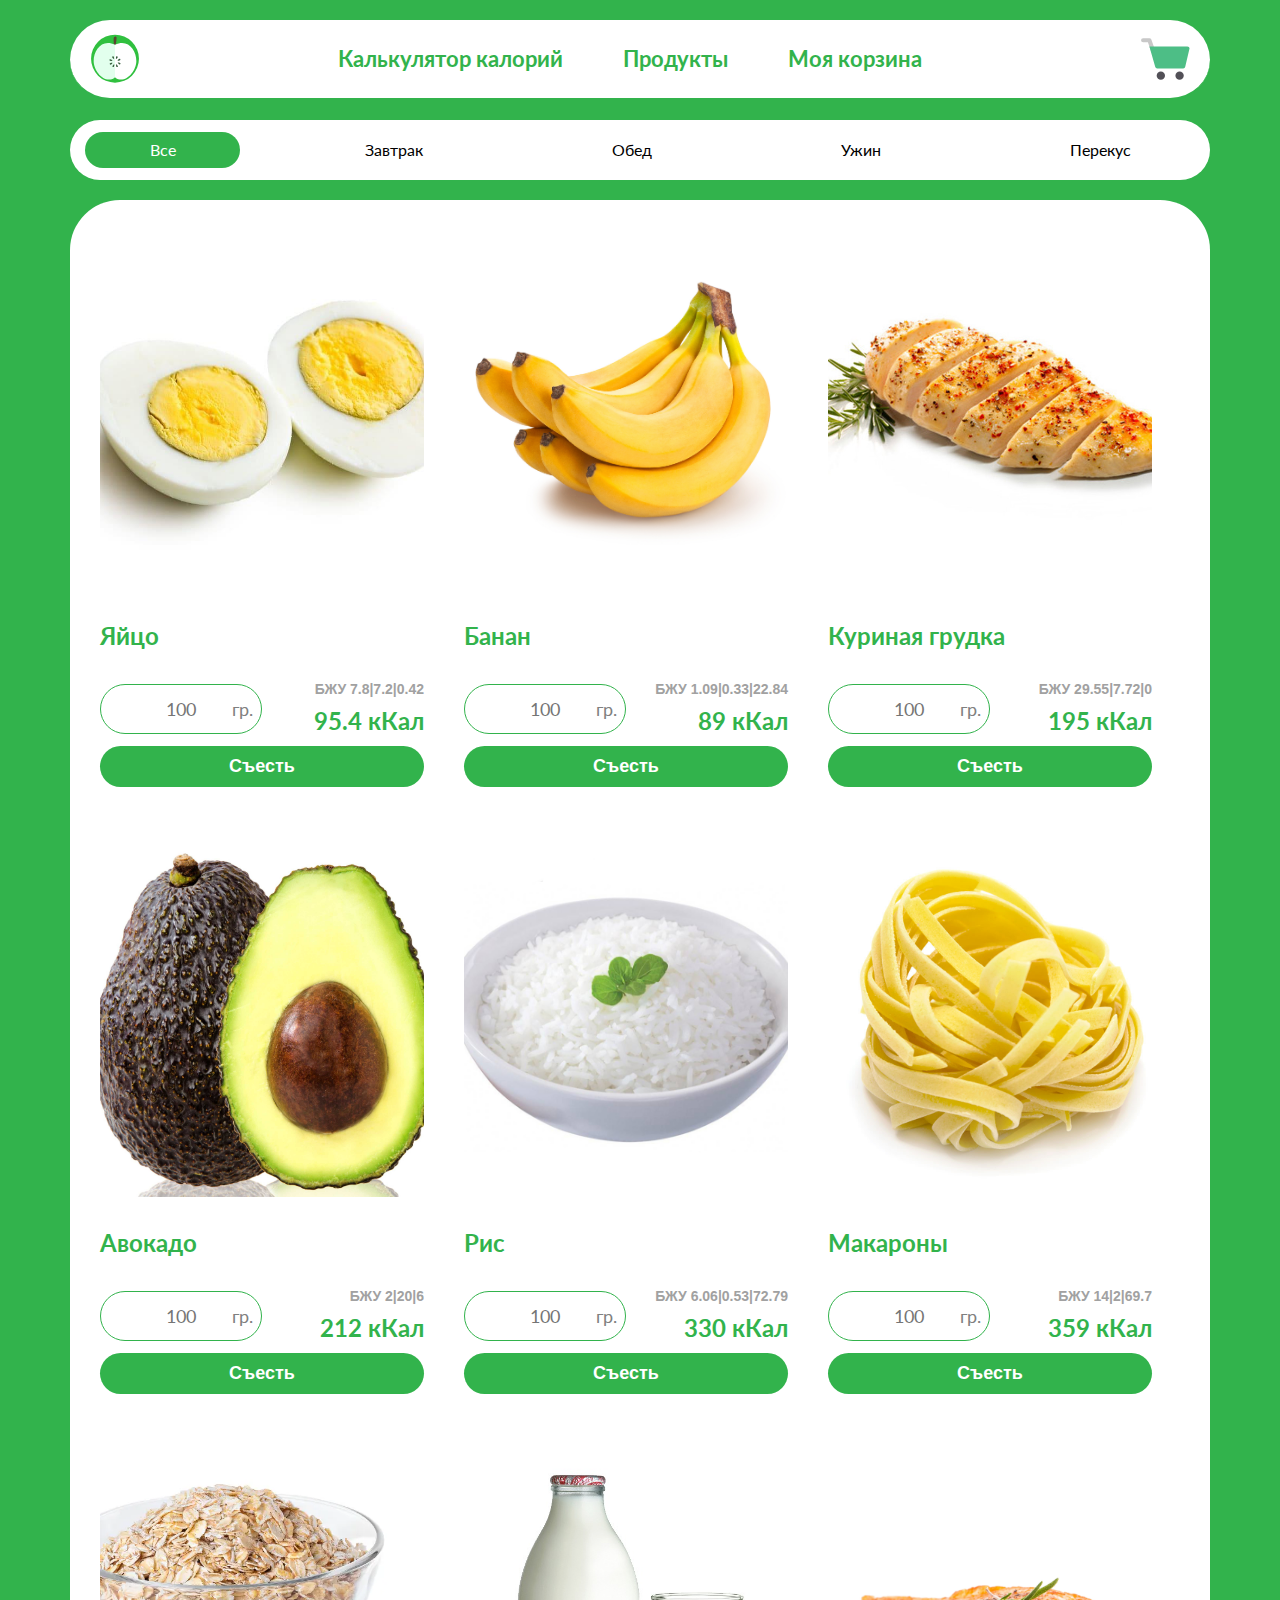
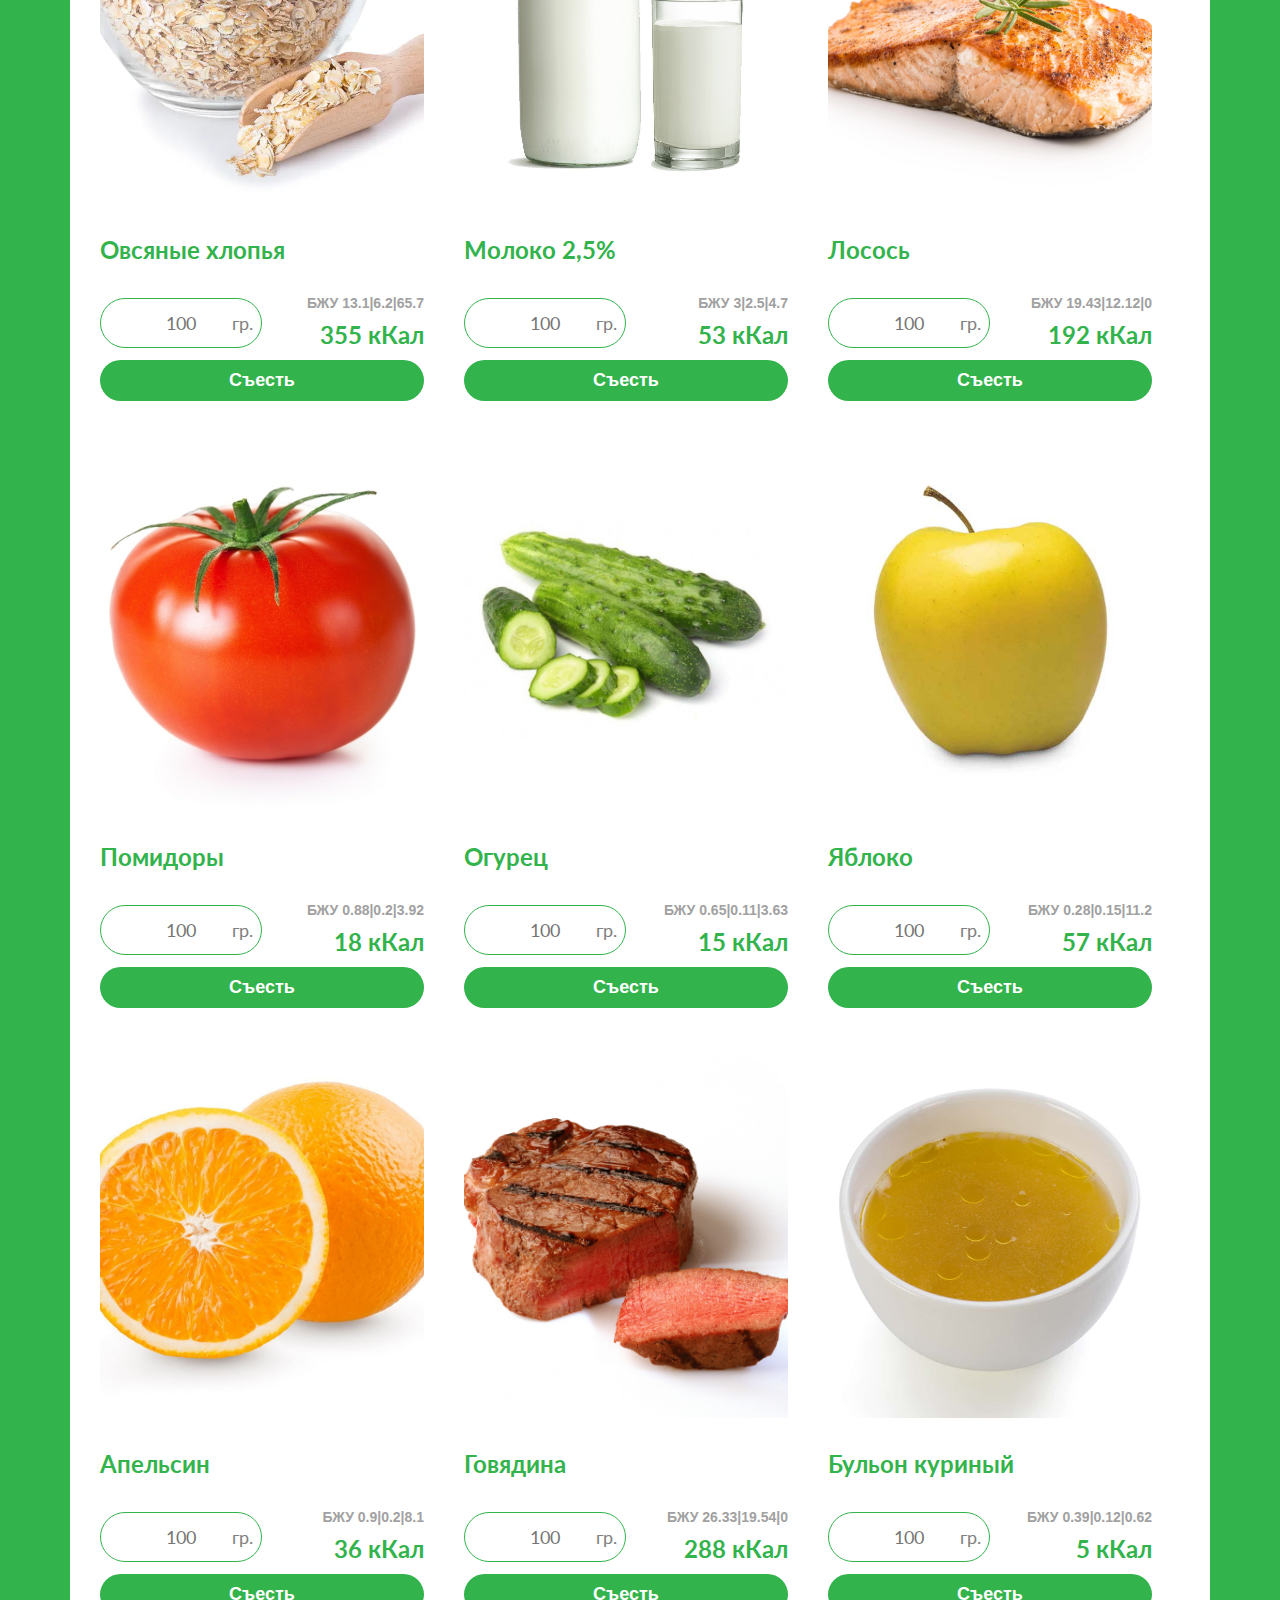
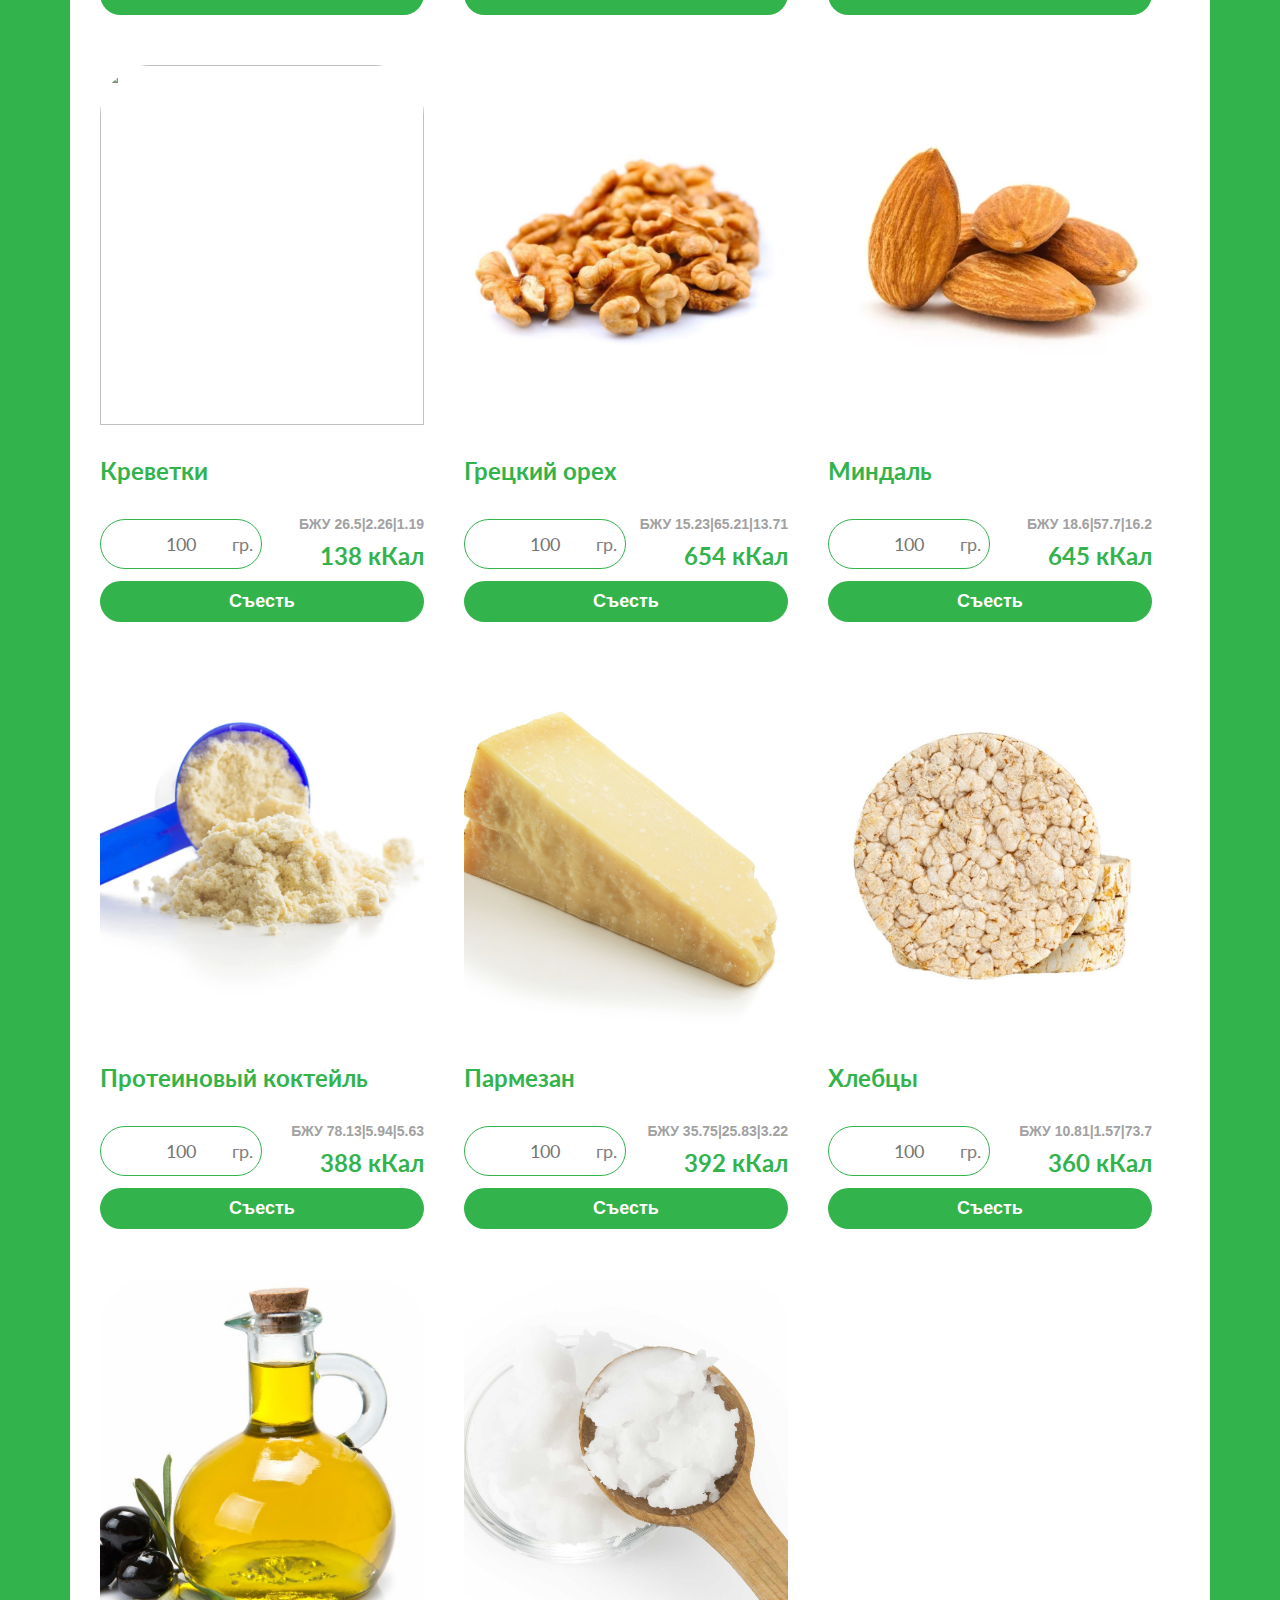
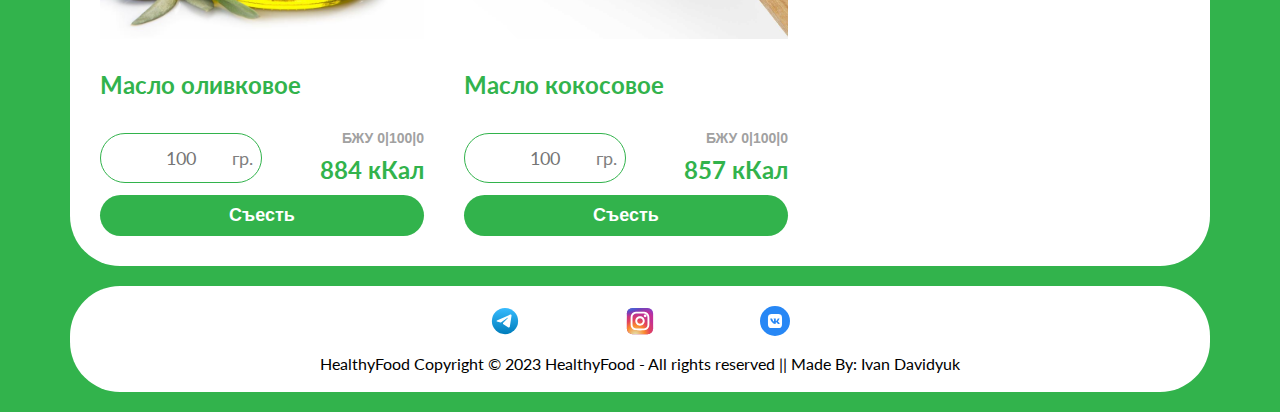
==== index.html @ a019ccdd "added all files" ====
<!DOCTYPE html>
<html lang="en">

<head>
    <meta charset="UTF-8">
    <meta http-equiv="X-UA-Compatible" content="IE=edge">
    <meta name="viewport" content="width=device-width, initial-scale=1.0">
    <link rel="stylesheet" href="src/css/reset.css">
    <link rel="stylesheet" href="src/css/style.css">
    <link rel="preconnect" href="https://fonts.googleapis.com">
    <link rel="preconnect" href="https://fonts.gstatic.com" crossorigin>
    <link href="https://fonts.googleapis.com/css2?family=Lato&family=Raleway:wght@400;700&display=swap"
        rel="stylesheet">
    <title>Healthy food</title>
</head>

<body>
    <div class="btn-up btn-up_hide"></div>
    <header>
        <div class="container">
            <div class="header__row">
                <a href="index.html" class="header__logo"><img src="src/images/green.svg" alt="" width="50px"></a>
                <div class="header__menu">
                    <nav class="menu__body">
                        <ul class="menu__list">
                            <li><a href="calculator.html" class="menu__link">Калькулятор калорий</a></li>
                            <li><a href="" class="menu__link">Продукты</a></li>
                            <li><a href="cart.html">Моя корзина</a></li>
                        </ul>
                    </nav>
                </div>
                <div class="cart">
                    <a class="calories__amount" href=""></a>
                    <a href="cart.html" class="header__diet"><img src="src/images/cart.svg" alt="" width="50px"></a>
                </div>
            </div>
        </div>
    </header>
    <aside>
        <div class="container">
            <div class="mealtime">
                <fieldset class="meals">
                    <input required checked name="meal" type="radio" value="all" id="all" class="meal"><label
                        data-f="all" for="all">Все</label>
                    <input required name="meal" type="radio" value="breakfast" id="breakfast" class="meal"><label
                        data-f="breakfast" for="breakfast">Завтрак</label>
                    <input name="meal" type="radio" value="lunch" id="lunch" class="meal"><label data-f="lunch"
                        for="lunch">Обед</label>
                    <input name="meal" type="radio" value="dinner" id="dinner" class="meal"><label data-f="dinner"
                        for="dinner">Ужин</label>
                    <input name="meal" type="radio" value="snack" id="snack" class="meal"><label data-f="snack"
                        for="snack">Перекус</label>
                </fieldset>
            </div>
        </div>
    </aside>
    <main>
        <div class="container">
            <div class="dishes">
                <ul class="dishes__list">
                </ul>
                <template class="dish__template">
                    <li class="dish">
                        <div class="dish__top">
                            <div class="photo__container"><img class="dish__photo" src="src/images/eggs.jpg" alt="">
                            </div>
                            <div class="dish__bottom">
                                <h2 class="name">Вареное яйцо</h2>
                                <div class="macros__row">
                                    <div class="counter">
                                        <input type="text" class="counter__value subdomain" name="subdomain"
                                            inputmode="numeric" placeholder="100">
                                        <input type="text" class="subdomaintwo" name="subdomaintwo" value=" гр."
                                            disabled readonly="readonly" />
                                    </div>
                                    <div class="info__column">
                                        <h3 class="pfc"> БЖУ 7.8|7.2|0.42</h3>
                                        <h2 class="price">95.4 кКал</h2>
                                    </div>
                                </div>
                                <button class="eat">Съесть</button>
                            </div>
                    </li>
                </template>
            </div>
        </div>
    </main>
    <footer>
        <div class="container">
            <div class="info">
                <ul class="socials">
                    <li class="icon">
                        <a href="https://t.me/vanyadavidyuk" target="telegram"><img src="src/images/telegram.svg"
                                alt=""></a>
                    </li>
                    <li class="icon">
                        <a href="https://www.instagram.com/ivan_davidyuk11/" target="insta"><img
                                src="src/images/insta.svg" alt="instagram"></a>
                    </li>
                    <li class="icon">
                        <a href="https://vk.com/vanyadavidyuk" target="vk"><img src="src/images/vk.svg" alt=""></a>
                    </li>
                </ul>
                <p class="copyright">HealthyFood Copyright © 2023 HealthyFood - All rights reserved || Made By: Ivan
                    Davidyuk</p>
            </div>
            <p class="margin">123</p>
        </div>
    </footer>
    <script src="src/js/script.js"></script>
</body>

</html>
---- src/css/style.css ----
@charset "UTF-8";
body {
  background-color: #32B34C;
  font-family: "Lato", sans-serif;
}

header {
  position: sticky;
  top: 0px;
  z-index: 5;
}

.container {
  width: 1170px;
  margin: 0 auto;
  padding: 0 15px;
}

.container_calculator {
  background-color: #fff;
  border-radius: 50px;
  width: 1155px;
  position: relative;
}

.calculator {
  display: -webkit-box;
  display: -ms-flexbox;
  display: flex;
  gap: 20px;
  -webkit-box-orient: vertical;
  -webkit-box-direction: normal;
      -ms-flex-direction: column;
          flex-direction: column;
  -webkit-box-align: center;
      -ms-flex-align: center;
          align-items: center;
  -webkit-box-pack: center;
      -ms-flex-pack: center;
          justify-content: center;
  margin-top: 20px;
}

h1 {
  font-family: "Lato", sans-serif;
  font-size: 28px;
  color: #fff;
  font-weight: bold;
  text-align: center;
}

h2 {
  font-family: "Lato", sans-serif;
  font-size: 24px;
  color: #32B34C;
  font-weight: bold;
}

h3 {
  font-family: Arial, Helvetica, sans-serif;
  font-size: 14px;
  color: #a1a1a1;
  font-weight: bold;
}

form {
  display: -webkit-box;
  display: -ms-flexbox;
  display: flex;
  -webkit-box-orient: vertical;
  -webkit-box-direction: normal;
      -ms-flex-direction: column;
          flex-direction: column;
  gap: 30px;
  padding: 30px;
}

.block {
  background-color: #fff;
  width: 50%;
  margin: 0 auto;
}

.continue {
  position: absolute;
  right: 10px;
  top: 246px;
}

.sex,
.program,
.meals {
  display: -webkit-box;
  display: -ms-flexbox;
  display: flex;
  text-align: center;
  gap: 30px;
  width: 100%;
}
.sex h2,
.program h2,
.meals h2 {
  -ms-flex-item-align: center;
      -ms-grid-row-align: center;
      align-self: center;
}
.sex input[type=radio],
.program input[type=radio],
.meals input[type=radio] {
  display: none;
}
.sex input[type=radio]:checked + label,
.program input[type=radio]:checked + label,
.meals input[type=radio]:checked + label {
  background-color: #32B34C;
  color: #fff;
}
.sex label,
.program label,
.meals label {
  -webkit-box-flex: 1;
      -ms-flex: 1 1 auto;
          flex: 1 1 auto;
  border: 1px solid #32B34C;
  padding: 10px;
  margin-right: 20px;
  margin-left: 20px;
  border-radius: 50px;
  cursor: pointer;
  -webkit-transition: 0.2s ease;
  transition: 0.2s ease;
}
.sex label:hover,
.program label:hover,
.meals label:hover {
  color: #32B34C;
}

.parameters {
  display: -webkit-box;
  display: -ms-flexbox;
  display: flex;
  -webkit-box-pack: justify;
      -ms-flex-pack: justify;
          justify-content: space-between;
  gap: 20px;
  width: 100%;
}
.parameters input {
  border: 1px solid #32B34C;
  text-align: center;
  border-radius: 50px;
  width: 80px;
  padding: 10px;
}
.parameters input:focus::-webkit-input-placeholder {
  color: transparent;
  -webkit-transition: 0.2s ease;
  transition: 0.2s ease;
}
.parameters .parameter {
  display: -webkit-box;
  display: -ms-flexbox;
  display: flex;
  -webkit-box-orient: vertical;
  -webkit-box-direction: normal;
      -ms-flex-direction: column;
          flex-direction: column;
  -webkit-box-align: center;
      -ms-flex-align: center;
          align-items: center;
  gap: 10px;
}

.activity {
  display: -webkit-box;
  display: -ms-flexbox;
  display: flex;
  -webkit-box-orient: vertical;
  -webkit-box-direction: normal;
      -ms-flex-direction: column;
          flex-direction: column;
  gap: 20px;
}
.activity label {
  font-family: Arial, Helvetica, sans-serif;
  font-size: 24px;
  color: #32B34C;
  font-weight: bold;
}
.activity select {
  border: 1px solid #32B34C;
  border-radius: 20px;
  height: 50px;
  width: 65%;
  padding: 10px 20px;
  -webkit-appearance: none;
     -moz-appearance: none;
          appearance: none;
  cursor: pointer;
  width: 100%;
}
.activity_values {
  display: -webkit-box;
  display: -ms-flexbox;
  display: flex;
  -webkit-box-pack: justify;
      -ms-flex-pack: justify;
          justify-content: space-between;
}
.activity_select {
  position: relative;
}
.activity_select:focus {
  outline: none;
}
.activity_select::after {
  content: "";
  position: absolute;
  top: 50%;
  right: 15px;
  -webkit-transform: translateY(-50%);
          transform: translateY(-50%);
  display: block;
  width: 10px;
  height: 10px;
  width: 0;
  height: 0;
  border-style: solid;
  border-width: 10px 5px 0 5px;
  border-color: #32b34c transparent transparent transparent;
  pointer-events: none;
}
.activity button {
  max-width: 100px;
  background: none;
}
.activity button.reset {
  color: #ED5242;
  font-weight: bold;
  -webkit-transition: opacity 0.2s ease;
  transition: opacity 0.2s ease;
}
.activity button.reset::before {
  content: "❌";
  text-align: center;
}
.activity button.reset:hover {
  opacity: 0.8;
}
.activity button.submit {
  font-family: Arial, Helvetica, sans-serif;
  font-size: 14px;
  color: #fff;
  font-weight: bold;
  background-color: #32B34C;
  border-radius: 20px;
  -webkit-transition: 0.2s ease;
  transition: 0.2s ease;
}
.activity button.submit:hover {
  -webkit-transform: scale(1.1);
          transform: scale(1.1);
}

.result {
  text-align: center;
  background-color: #fff;
  border-radius: 50px;
  display: -webkit-box;
  display: -ms-flexbox;
  display: flex;
  -webkit-box-orient: vertical;
  -webkit-box-direction: normal;
      -ms-flex-direction: column;
          flex-direction: column;
  gap: 20px;
  padding: 20px 5px;
  -webkit-transition: 2s ease;
  transition: 2s ease;
  -webkit-transition-property: display;
  transition-property: display;
  width: 50%;
  margin: 0 auto;
}

.header__row {
  display: -webkit-box;
  display: -ms-flexbox;
  display: flex;
  -webkit-box-pack: justify;
      -ms-flex-pack: justify;
          justify-content: space-between;
  -webkit-box-align: center;
      -ms-flex-align: center;
          align-items: center;
  height: 80px;
  background-color: #fff;
  border-radius: 50px;
  padding: 0 20px;
  margin-top: 20px;
  position: relative;
  border-bottom: 2px solid #32B34C;
}
.header__row .header__menu {
  color: #32B34C;
  font-size: 22px;
  font-weight: bold;
  position: absolute;
  left: 268px;
}
.header__row .menu__list {
  display: -webkit-box;
  display: -ms-flexbox;
  display: flex;
  gap: 60px;
}

.mealtime {
  background-color: #fff;
  border-radius: 50px;
  margin-top: 20px;
  height: 60px;
  -webkit-box-align: center;
      -ms-flex-align: center;
          align-items: center;
  display: -webkit-box;
  display: -ms-flexbox;
  display: flex;
}
.mealtime .meals label {
  margin: 0 15px;
  border: none;
}

.dishes {
  background-color: #fff;
  border-radius: 50px;
  margin-top: 20px;
}
.dishes .dishes__list {
  display: -webkit-box;
  display: -ms-flexbox;
  display: flex;
  -ms-flex-wrap: wrap;
      flex-wrap: wrap;
  gap: 50px 40px;
  padding: 30px;
}
.dishes .dish {
  -webkit-box-flex: 0;
      -ms-flex: 0 1 30%;
          flex: 0 1 30%;
}
.dishes .dish .dish__top {
  position: relative;
}
.dishes .dish .dish__top img {
  border-top-left-radius: 50px;
  border-top-right-radius: 50px;
  margin-bottom: 10px;
  width: 100%;
  height: 40vh;
  -o-object-fit: cover;
     object-fit: cover;
}
.dishes .dish .dish__more {
  position: absolute;
  bottom: 3%;
  left: 0%;
  width: 100%;
  background-color: #fff;
  opacity: 0.6;
  padding: 15px 37%;
}
.dishes .dish__bottom h2 {
  margin-bottom: 10px;
  height: 8vh;
  display: -webkit-box;
  display: -ms-flexbox;
  display: flex;
  -webkit-box-align: center;
      -ms-flex-align: center;
          align-items: center;
  line-height: 30px;
}
.dishes .dish__bottom .macros__row {
  display: -webkit-box;
  display: -ms-flexbox;
  display: flex;
  -webkit-box-pack: justify;
      -ms-flex-pack: justify;
          justify-content: space-between;
  -webkit-box-align: center;
      -ms-flex-align: center;
          align-items: center;
  margin-bottom: 10px;
}
.dishes .dish__bottom h3 {
  margin-bottom: 10px;
}
.dishes .dish__bottom .counter {
  display: -webkit-box;
  display: -ms-flexbox;
  display: flex;
  width: 50%;
  -webkit-box-pack: left;
      -ms-flex-pack: left;
          justify-content: left;
  -webkit-box-align: center;
      -ms-flex-align: center;
          align-items: center;
  gap: 10px;
}
.dishes .dish__bottom .counter input:focus::-webkit-input-placeholder {
  color: transparent;
}
.dishes .dish__bottom .counter input:focus::-moz-placeholder {
  color: transparent;
}
.dishes .dish__bottom .counter input:focus:-ms-input-placeholder {
  color: transparent;
}
.dishes .dish__bottom .counter input:focus::-ms-input-placeholder {
  color: transparent;
}
.dishes .dish__bottom .counter input:focus::placeholder {
  color: transparent;
}
.dishes .dish__bottom .counter .counter__value {
  text-align: center;
  width: 100%;
  height: 50px;
  border: 1px solid #32B34C;
  border-radius: 50px;
  font-size: 18px;
}
.dishes .dish__bottom .eat {
  width: 100%;
}
.dishes .dish__bottom .info__column {
  display: -webkit-box;
  display: -ms-flexbox;
  display: flex;
  -webkit-box-align: end;
      -ms-flex-align: end;
          align-items: end;
  -webkit-box-pack: justify;
      -ms-flex-pack: justify;
          justify-content: space-between;
  -webkit-box-orient: vertical;
  -webkit-box-direction: normal;
      -ms-flex-direction: column;
          flex-direction: column;
}
.dishes .dish__bottom .info__column .price {
  margin-bottom: 0;
  height: 100%;
}
.dishes .dish__bottom .eat {
  padding: 10px;
  border-radius: 50px;
  cursor: pointer;
  background-color: #32B34C;
  color: #fff;
  font-family: Arial, Helvetica, sans-serif;
  font-size: 18px;
  font-weight: bold;
}

input[type=text].subdomain {
  border: 1px solid #32B34C;
  outline: none;
}

input[type=text].subdomaintwo {
  color: gray;
  width: 30px;
  margin: 0 0 0 -45px;
  font-size: 18px;
  background-color: #fff;
}

.hide {
  display: none;
}

.cart {
  display: -webkit-box;
  display: -ms-flexbox;
  display: flex;
  -webkit-box-align: center;
      -ms-flex-align: center;
          align-items: center;
  margin-left: auto;
}

.info {
  background-color: #fff;
  border-radius: 50px;
  margin-top: 20px;
}
.info .socials {
  display: -webkit-box;
  display: -ms-flexbox;
  display: flex;
  max-width: 300px;
  -webkit-box-pack: justify;
      -ms-flex-pack: justify;
          justify-content: space-between;
  margin: 0 auto;
  padding-top: 20px;
  padding-bottom: 20px;
}
.info .socials .icon img {
  max-width: 30px;
}
.info .copyright {
  text-align: center;
  padding-bottom: 20px;
}

.margin {
  color: #32B34C;
  line-height: 20px;
}

.cartpage {
  display: -webkit-box;
  display: -ms-flexbox;
  display: flex;
  gap: 20px;
  -webkit-box-orient: vertical;
  -webkit-box-direction: normal;
      -ms-flex-direction: column;
          flex-direction: column;
  margin-top: 20px;
}
.cartpage .cart_eaten {
  border-radius: 50px;
  padding: 20px 150px;
  background-color: #fff;
  height: 64vh;
}
.cartpage .cart_eaten .refresh {
  background-color: #fff;
  display: -webkit-box;
  display: -ms-flexbox;
  display: flex;
  -webkit-box-align: center;
      -ms-flex-align: center;
          align-items: center;
  font-family: Arial, Helvetica, sans-serif;
  font-size: 18px;
  color: #ED5242;
  font-weight: bold;
  margin-left: auto;
  margin-bottom: 20px;
}
.cartpage .cart_eaten .refresh img {
  margin-right: 10px;
}
.cartpage .cart_eaten h1 {
  margin-bottom: 30px;
}
.cartpage p {
  text-align: center;
}
.cartpage .kcal {
  border-right: 3px solid #32B34C;
  padding-right: 20px;
}
.cartpage .PFC {
  padding-left: 20px;
}
.cartpage .cartpage__macros {
  display: -webkit-box;
  display: -ms-flexbox;
  display: flex;
  -webkit-box-pack: justify;
      -ms-flex-pack: justify;
          justify-content: space-between;
  margin-bottom: 20px;
}
.cartpage .cartpage__macros h2 {
  -ms-flex-item-align: center;
      -ms-grid-row-align: center;
      align-self: center;
}
.cartpage h1 {
  color: #32B34C;
}
.cartpage .eaten {
  overflow: auto;
  -ms-overflow-style: none;
  scrollbar-width: none;
  height: 40vh;
}
.cartpage .eaten::-webkit-scrollbar {
  width: 0;
  height: 0;
}
.cartpage .eaten .eaten__list {
  display: -webkit-box;
  display: -ms-flexbox;
  display: flex;
  -webkit-box-orient: vertical;
  -webkit-box-direction: normal;
      -ms-flex-direction: column;
          flex-direction: column;
}
.cartpage .eaten .eaten__list li {
  display: -webkit-box;
  display: -ms-flexbox;
  display: flex;
  -webkit-box-pack: justify;
      -ms-flex-pack: justify;
          justify-content: space-between;
  -webkit-box-align: center;
      -ms-flex-align: center;
          align-items: center;
}
.cartpage .eaten .eaten__list li .delete {
  color: #ED5242;
  font-weight: bold;
  -webkit-transition: opacity 0.2s ease;
  transition: opacity 0.2s ease;
  background-color: #fff;
}
.cartpage .eaten .eaten__list li .delete::before {
  content: "❌";
  text-align: center;
}
.cartpage .eaten .eaten__list li .delete:hover {
  opacity: 0.8;
}
.cartpage .eaten .eaten__item {
  border-top: 1px solid gray;
}
.cartpage .eaten .eaten__info {
  display: -webkit-box;
  display: -ms-flexbox;
  display: flex;
  -webkit-box-orient: vertical;
  -webkit-box-direction: normal;
      -ms-flex-direction: column;
          flex-direction: column;
  gap: 10px;
  margin-right: auto;
}
.cartpage .eaten .eaten__photo {
  width: 20%;
  height: 130px;
  margin-right: 20px;
}
.cartpage .eaten .eaten__photo img {
  width: 100%;
  height: 100%;
  -o-object-fit: cover;
     object-fit: cover;
}

.btn-up {
  position: fixed; /* фиксированная позиция */
  background-color: #fff; /* цвет заднего фона */
  right: 20px; /* расстояние от правого края */
  bottom: 10px; /* расстояние от нижнего края */
  border-radius: 50px;
  cursor: pointer; /* форма курсора */
  display: -webkit-box;
  display: -ms-flexbox;
  display: flex; /* не отображать элемент */
  -webkit-box-align: center;
      -ms-flex-align: center;
          align-items: center;
  -webkit-box-pack: center;
      -ms-flex-pack: center;
          justify-content: center;
  -webkit-transition: opacity 0.3s ease-in-out;
  transition: opacity 0.3s ease-in-out;
  width: 50px;
  height: 50px;
  opacity: 1;
}

.continue {
  background-color: #32B34C; /* цвет заднего фона */
  border-radius: 50px;
  cursor: pointer; /* форма курсора */
  display: -webkit-box;
  display: -ms-flexbox;
  display: flex; /* не отображать элемент */
  -webkit-box-align: center;
      -ms-flex-align: center;
          align-items: center;
  -webkit-box-pack: center;
      -ms-flex-pack: center;
          justify-content: center;
  -webkit-transition: opacity 0.3s ease-in-out;
  transition: opacity 0.3s ease-in-out;
  width: 50px;
  height: 50px;
  opacity: 1;
}

.continue::before {
  content: "";
  width: 40px;
  height: 40px;
  background: transparent no-repeat center center;
  background-size: 100% 100%;
  background-image: url(../images/arrow-right.svg);
}

.btn-up::before {
  content: "";
  width: 40px;
  height: 40px;
  background: transparent no-repeat center center;
  background-size: 100% 100%;
  background-image: url(../images/up.svg);
}

.btn-up_hide {
  display: none;
}

.btn-up_hiding {
  opacity: 0;
}

@media (hover: hover) and (pointer: fine) {
  .btn-up:hover {
    background-color: #fff; /* цвет заднего фона при наведении */
  }
}
.hidden {
  display: none;
}
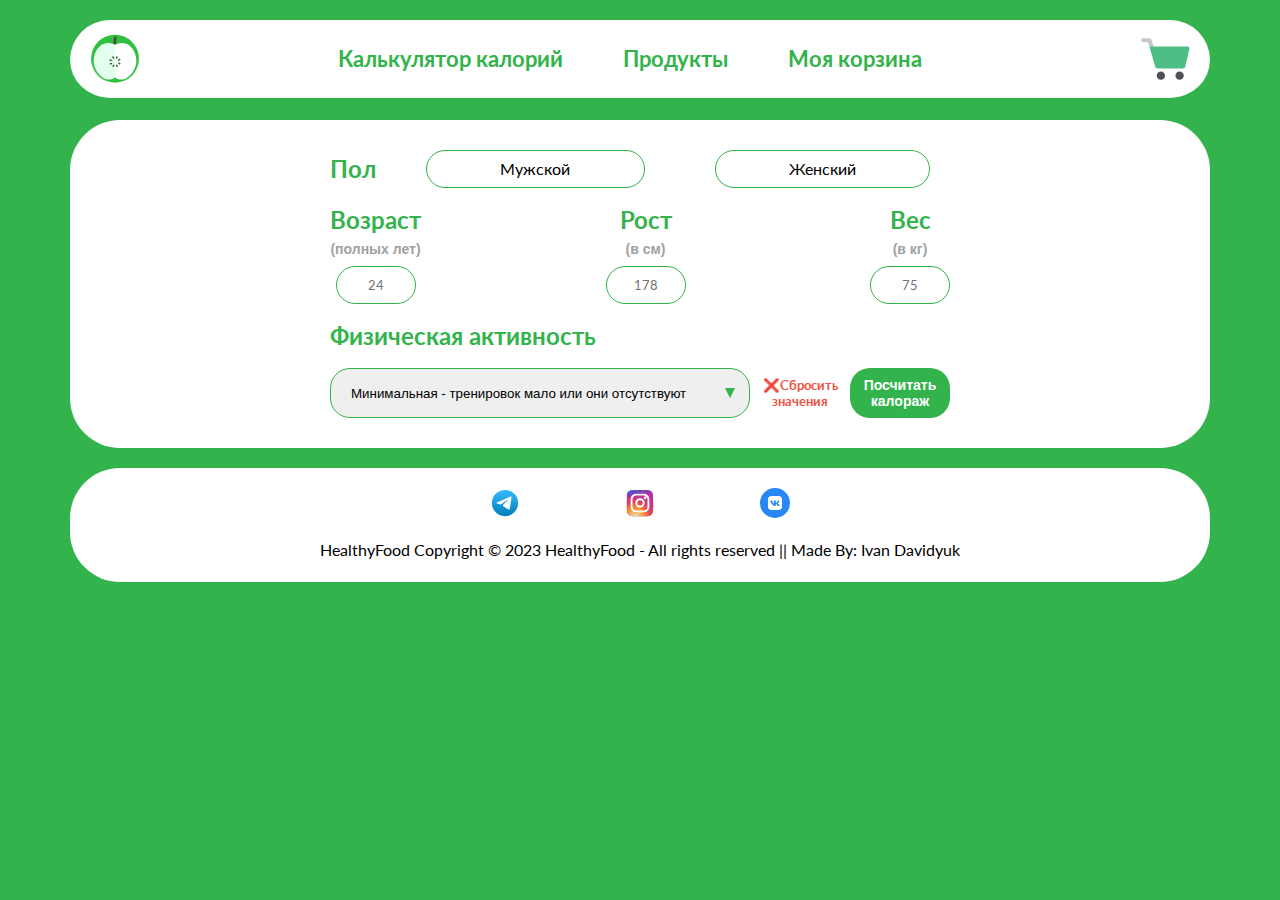
==== commit 5d2ef17c: "adaptive layout v2" ====
--- a/index.html
+++ b/index.html
@@ -15,16 +15,15 @@
 </head>
 
 <body>
-    <div class="btn-up btn-up_hide"></div>
     <header>
         <div class="container">
-            <div class="header__row">
+            <div class="header__row header__row-index">
                 <a href="index.html" class="header__logo"><img src="src/images/green.svg" alt="" width="50px"></a>
                 <div class="header__menu">
                     <nav class="menu__body">
                         <ul class="menu__list">
-                            <li><a href="calculator.html" class="menu__link">Калькулятор калорий</a></li>
-                            <li><a href="" class="menu__link">Продукты</a></li>
+                            <li><a href="index.html" class="menu__link">Калькулятор калорий</a></li>
+                            <li><a href="products.html" class="menu__link">Продукты</a></li>
                             <li><a href="cart.html">Моя корзина</a></li>
                         </ul>
                     </nav>
@@ -33,55 +32,68 @@
                     <a class="calories__amount" href=""></a>
                     <a href="cart.html" class="header__diet"><img src="src/images/cart.svg" alt="" width="50px"></a>
                 </div>
+                <a href="index.html" class="header__logo2"><img src="src/images/green.svg" alt="" width="50px"></a>
             </div>
         </div>
     </header>
-    <aside>
-        <div class="container">
-            <div class="mealtime">
-                <fieldset class="meals">
-                    <input required checked name="meal" type="radio" value="all" id="all" class="meal"><label
-                        data-f="all" for="all">Все</label>
-                    <input required name="meal" type="radio" value="breakfast" id="breakfast" class="meal"><label
-                        data-f="breakfast" for="breakfast">Завтрак</label>
-                    <input name="meal" type="radio" value="lunch" id="lunch" class="meal"><label data-f="lunch"
-                        for="lunch">Обед</label>
-                    <input name="meal" type="radio" value="dinner" id="dinner" class="meal"><label data-f="dinner"
-                        for="dinner">Ужин</label>
-                    <input name="meal" type="radio" value="snack" id="snack" class="meal"><label data-f="snack"
-                        for="snack">Перекус</label>
+    <main class="">
+        <div class="container container_calculator">
+            <div class="block">
+                <form action="#" id="form">
+                    <fieldset class="sex">
+                        <h2>Пол</h2>
+                        <input id="male" type="radio" name="sex" value="male" required><label for="male">Мужской</label>
+                        <input id="female" type="radio" name="sex" value="female"><label for="female">Женский</label>
+                    </fieldset>
+                    <fieldset class="parameters">
+                        <div class="parameter age">
+                            <h2>Возраст</h2>
+                            <h3>(полных лет)</h3>
+                            <input class="number_only" type="text" required name="age" maxlength="3" placeholder="24"
+                                inputmode="numeric" id="age">
+                        </div>
+                        <div class="parameter height">
+                            <h2>Рост</h2>
+                            <h3>(в см)</h3>
+                            <input class="number_only" type="text" required name="height" maxlength="3"
+                                placeholder="178" inputmode="numeric">
+                        </div>
+                        <div class="parameter weight">
+                            <h2>Вес</h2>
+                            <h3>(в кг)</h3>
+                            <input class="number_only" type="text" required name="weight" maxlength="3" placeholder="75"
+                                inputmode="numeric">
+                        </div>
+                    </fieldset>
+                    <fieldset class="activity">
+                        <h2>Физическая активность</h2>
+                        <div class="activity_values">
+                            <div class="activity_select">
+                                <select name="activity">
+                                    <option selected value="1.2">Минимальная - тренировок мало или они отсутствуют
+                                    </option>
+                                    <option value="1.375">Низкая - легкие тренировки 1-3 раза в неделю</option>
+                                    <option value="1.550">Средняя - регулярные тренировки 3-5 раз в неделю</option>
+                                    <option value="1.725">Высокая - интенсивные тренировки 6-7 раз в неделю</option>
+                                    <option value="1.9">Очень высокая - ежедневные очень интенсивные тренировки</option>
+                                </select>
+                            </div>
+                            <button class="reset" type="reset">Сбросить значения</button>
+                            <button type="submit" class="submit">Посчитать калораж</button>
+                        </div>
+                    </fieldset>
+                </form>
+            </div>
+            <a class="continue hidden" href="products.html"></a>
+            <div class="result hidden">
+                <p>Ваш расчет калорий готов. Выберите одну из программ и переходите к выбору продуктов</p>
+                <fieldset class="program">
+                    <input id="loss" type="radio" name="weight" value="loss" required><label for="loss"
+                        class="loss"></label>
+                    <input id="maintain" type="radio" name="weight" value="maintain"><label for="maintain"
+                        class="maintain"></label>
+                    <input id="gain" type="radio" name="weight" value="gain"><label for="gain" class="gain"></label>
                 </fieldset>
-            </div>
-        </div>
-    </aside>
-    <main>
-        <div class="container">
-            <div class="dishes">
-                <ul class="dishes__list">
-                </ul>
-                <template class="dish__template">
-                    <li class="dish">
-                        <div class="dish__top">
-                            <div class="photo__container"><img class="dish__photo" src="src/images/eggs.jpg" alt="">
-                            </div>
-                            <div class="dish__bottom">
-                                <h2 class="name">Вареное яйцо</h2>
-                                <div class="macros__row">
-                                    <div class="counter">
-                                        <input type="text" class="counter__value subdomain" name="subdomain"
-                                            inputmode="numeric" placeholder="100">
-                                        <input type="text" class="subdomaintwo" name="subdomaintwo" value=" гр."
-                                            disabled readonly="readonly" />
-                                    </div>
-                                    <div class="info__column">
-                                        <h3 class="pfc"> БЖУ 7.8|7.2|0.42</h3>
-                                        <h2 class="price">95.4 кКал</h2>
-                                    </div>
-                                </div>
-                                <button class="eat">Съесть</button>
-                            </div>
-                    </li>
-                </template>
             </div>
         </div>
     </main>
@@ -107,7 +119,7 @@
             <p class="margin">123</p>
         </div>
     </footer>
-    <script src="src/js/script.js"></script>
+    <script src="src/js/calculator.js"></script>
 </body>
 
 </html>--- a/src/css/style.css
+++ b/src/css/style.css
@@ -16,75 +16,88 @@
   padding: 0 15px;
 }
 
-.container_calculator {
-  background-color: #fff;
-  border-radius: 50px;
-  width: 1155px;
-  position: relative;
-}
-
-.calculator {
-  display: -webkit-box;
-  display: -ms-flexbox;
-  display: flex;
-  gap: 20px;
+h1 {
+  font-family: "Lato", sans-serif;
+  font-size: 28px;
+  color: #fff;
+  font-weight: bold;
+  text-align: center;
+}
+
+h2 {
+  font-family: "Lato", sans-serif;
+  font-size: 24px;
+  color: #32B34C;
+  font-weight: bold;
+}
+
+h3 {
+  font-family: Arial, Helvetica, sans-serif;
+  font-size: 14px;
+  color: #a1a1a1;
+  font-weight: bold;
+}
+
+form {
+  display: -webkit-box;
+  display: -ms-flexbox;
+  display: flex;
   -webkit-box-orient: vertical;
   -webkit-box-direction: normal;
       -ms-flex-direction: column;
           flex-direction: column;
-  -webkit-box-align: center;
-      -ms-flex-align: center;
-          align-items: center;
-  -webkit-box-pack: center;
-      -ms-flex-pack: center;
-          justify-content: center;
+  gap: 20px;
+  padding: 30px;
+}
+
+.block {
+  background-color: #fff;
+  width: 100%;
+  margin: 0 auto;
+  border-radius: 50px;
+  padding: 0 230px;
   margin-top: 20px;
-}
-
-h1 {
-  font-family: "Lato", sans-serif;
-  font-size: 28px;
-  color: #fff;
-  font-weight: bold;
-  text-align: center;
-}
-
-h2 {
-  font-family: "Lato", sans-serif;
-  font-size: 24px;
-  color: #32B34C;
-  font-weight: bold;
-}
-
-h3 {
-  font-family: Arial, Helvetica, sans-serif;
-  font-size: 14px;
-  color: #a1a1a1;
-  font-weight: bold;
-}
-
-form {
-  display: -webkit-box;
-  display: -ms-flexbox;
-  display: flex;
-  -webkit-box-orient: vertical;
-  -webkit-box-direction: normal;
-      -ms-flex-direction: column;
-          flex-direction: column;
-  gap: 30px;
-  padding: 30px;
-}
-
-.block {
-  background-color: #fff;
-  width: 50%;
-  margin: 0 auto;
 }
 
 .continue {
   position: absolute;
   right: 10px;
   top: 246px;
+  -webkit-animation: pulse 2s ease-in-out infinite;
+          animation: pulse 2s ease-in-out infinite;
+}
+
+@-webkit-keyframes pulse {
+  from {
+    -webkit-transform: scale(0.85);
+            transform: scale(0.85);
+  }
+  50% {
+    -webkit-transform: scale(1);
+            transform: scale(1);
+  }
+  to {
+    -webkit-transform: scale(0.85);
+            transform: scale(0.85);
+  }
+}
+
+@keyframes pulse {
+  from {
+    -webkit-transform: scale(0.85);
+            transform: scale(0.85);
+  }
+  50% {
+    -webkit-transform: scale(1);
+            transform: scale(1);
+  }
+  to {
+    -webkit-transform: scale(0.85);
+            transform: scale(0.85);
+  }
+}
+.program {
+  padding: 0 230px;
 }
 
 .sex,
@@ -280,8 +293,9 @@
   transition: 2s ease;
   -webkit-transition-property: display;
   transition-property: display;
-  width: 50%;
+  width: 100%;
   margin: 0 auto;
+  margin-top: 20px;
 }
 
 .header__row {
@@ -458,7 +472,7 @@
   height: 100%;
 }
 .dishes .dish__bottom .eat {
-  padding: 10px;
+  padding: 15px;
   border-radius: 50px;
   cursor: pointer;
   background-color: #32B34C;
@@ -493,6 +507,18 @@
       -ms-flex-align: center;
           align-items: center;
   margin-left: auto;
+}
+.cart .cart__counter {
+  background-color: #ED5242;
+  width: 25px;
+  color: #fff;
+  height: 25px;
+  line-height: 25px;
+  border-radius: 50px;
+  text-align: center;
+  position: absolute;
+  right: 28px;
+  top: 5px;
 }
 
 .info {
@@ -518,6 +544,7 @@
 .info .copyright {
   text-align: center;
   padding-bottom: 20px;
+  line-height: 1.5;
 }
 
 .margin {
@@ -736,4 +763,104 @@
 }
 .hidden {
   display: none;
+}
+
+.header__logo2 {
+  display: none;
+}
+
+@media (max-width: 426px) {
+  .container {
+    width: 420px;
+  }
+  .container .socials {
+    -webkit-box-pack: space-evenly;
+        -ms-flex-pack: space-evenly;
+            justify-content: space-evenly;
+  }
+  .container .result {
+    font-size: 12px;
+    padding: 20px 10px;
+    line-height: 1.5;
+  }
+  .container .result .program {
+    padding: 0;
+    gap: 0;
+  }
+  .container .result .program label {
+    line-height: 1.2;
+    margin-right: 10px;
+    margin-left: 10px;
+  }
+  .container .block {
+    width: 100%;
+    margin: 20px auto;
+    padding: 20px;
+  }
+  .container .block form {
+    padding: 20px;
+    font-size: 14px;
+  }
+  .container .block form .sex label {
+    padding: 12px;
+  }
+  .container .block form h2 {
+    font-size: 18px;
+  }
+  .container .block form .activity_select select {
+    font-size: 12px;
+  }
+  .container .block form .reset {
+    font-size: 12px;
+    padding: 10px;
+  }
+  .container .block form .submit {
+    font-size: 12px;
+    padding: 10px;
+  }
+  .container .continue {
+    width: 40px;
+    height: 40px;
+    right: 20px;
+    top: 228px;
+  }
+  .container .dish {
+    -webkit-box-flex: 1;
+        -ms-flex: auto;
+            flex: auto;
+  }
+  .container .meals {
+    gap: 0px;
+    font-size: 14px;
+    padding: 10px;
+  }
+  .container .meals label {
+    margin: 0;
+  }
+  .container .header__menu {
+    display: none;
+  }
+  .container .header__logo2 {
+    display: block;
+  }
+  .container .cart {
+    margin: 0 auto;
+  }
+  .container .cart .cart__counter {
+    left: 224px;
+  }
+  .btn-up {
+    z-index: 999;
+    background-color: #f1f1f1;
+  }
+  .copyright {
+    font-size: 12px;
+    padding: 0 40px 20px 40px;
+  }
+  .header__row-index .header__diet {
+    display: none;
+  }
+  .header__row-cart .header__diet {
+    display: none;
+  }
 }